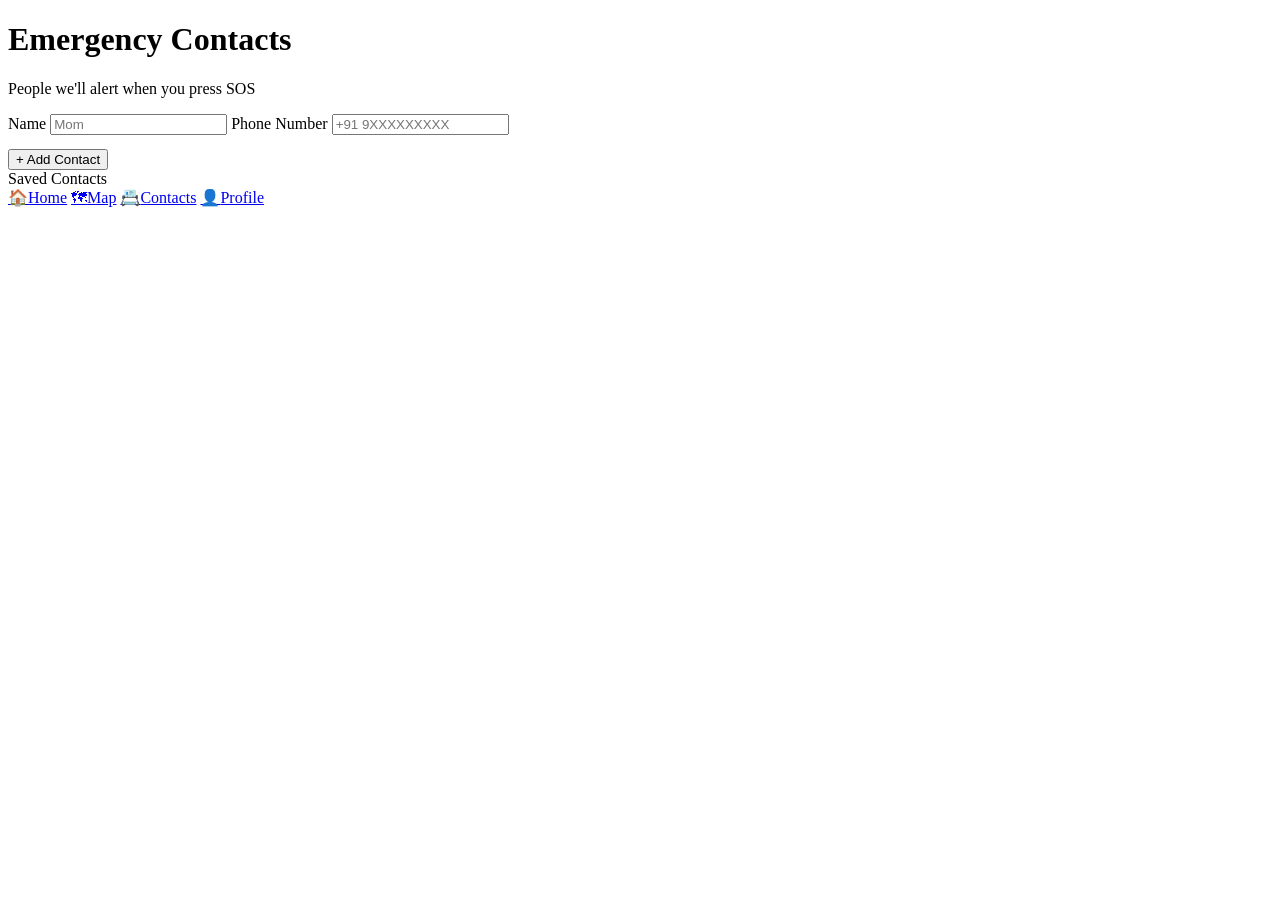
==== contacts.html @ 71eeeb3a "Create contacts.html" ====
<!DOCTYPE html>
<html lang="en">
<head>
<meta charset="UTF-8" />
<meta name="viewport" content="width=device-width, initial-scale=1, maximum-scale=1" />
<title>HerSafety — Contacts</title>
<link rel="stylesheet" href="style.css" />
</head>
<body>
<div class="app">
  <div class="page-header">
    <h1>Emergency Contacts</h1>
    <p>People we'll alert when you press SOS</p>
  </div>

  <div class="card">
    <form id="contact-form">
      <label for="c-name">Name</label>
      <input id="c-name" class="input" type="text" placeholder="Mom" required />
      <label for="c-num">Phone Number</label>
      <input id="c-num" class="input" type="tel" placeholder="+91 9XXXXXXXXX" required />
      <div style="height: 14px"></div>
      <button type="submit" class="btn btn-primary">+ Add Contact</button>
    </form>
  </div>

  <div class="section-title">Saved Contacts</div>
  <div id="contact-list"></div>
</div>

<nav class="bottom-nav">
  <a class="nav-item" href="home.html"><span class="nav-icon">🏠</span>Home</a>
  <a class="nav-item" href="map.html"><span class="nav-icon">🗺</span>Map</a>
  <a class="nav-item active" href="contacts.html"><span class="nav-icon">📇</span>Contacts</a>
  <a class="nav-item" href="profile.html"><span class="nav-icon">👤</span>Profile</a>
</nav>

<script src="script.js"></script>
<script>initContacts();</script>
</body>
</html>
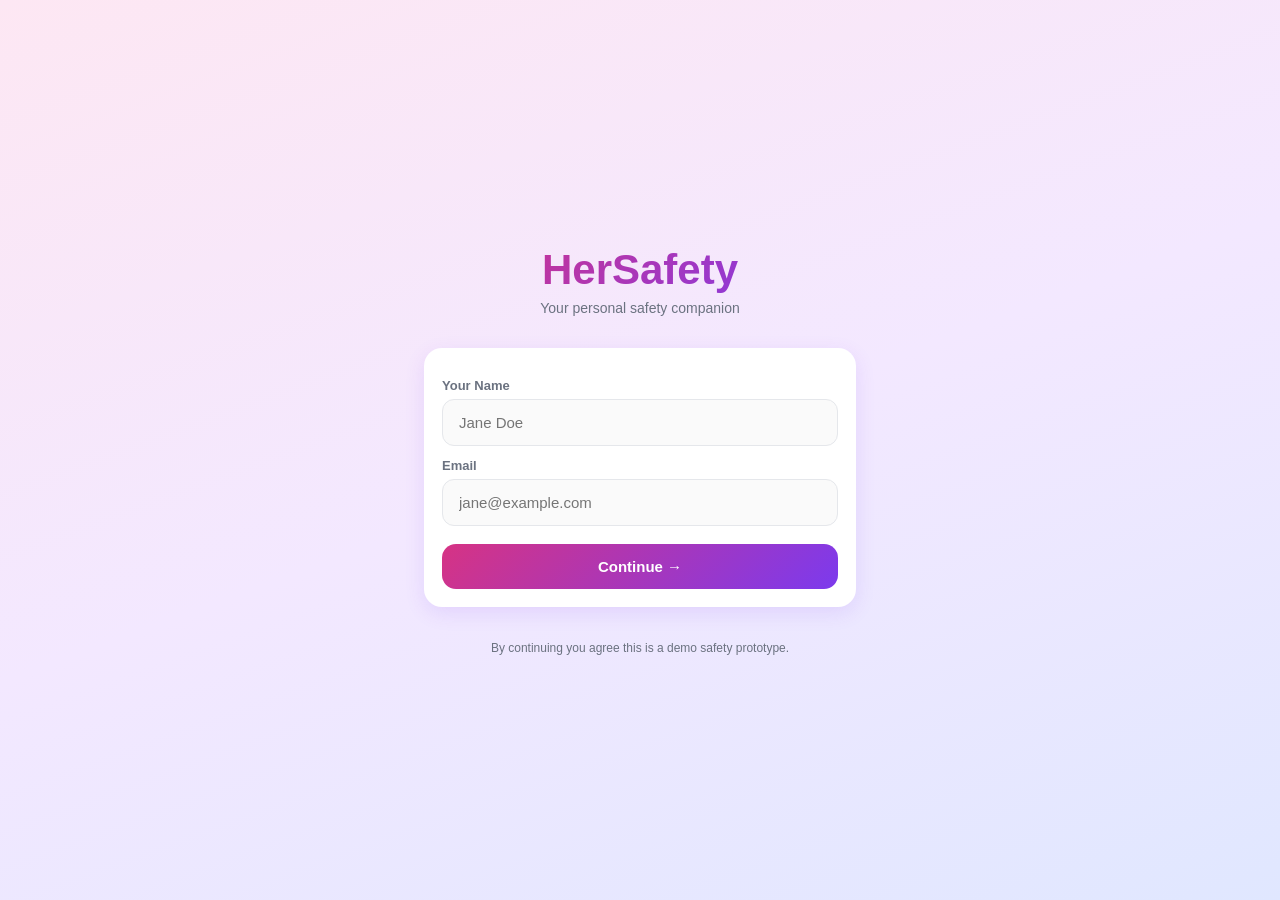
==== commit df08c273: "Update contacts.html" ====
--- a/contacts.html
+++ b/contacts.html
@@ -5,6 +5,7 @@
 <meta name="viewport" content="width=device-width, initial-scale=1, maximum-scale=1" />
 <title>HerSafety — Contacts</title>
 <link rel="stylesheet" href="style.css" />
+  <link rel="icon" type="image/png" href="HerSafety.png">
 </head>
 <body>
 <div class="app">
--- a/style.css
+++ b/style.css
@@ -0,0 +1,435 @@
+/* HerSafety - Mobile-first styling */
+* { box-sizing: border-box; margin: 0; padding: 0; }
+
+:root {
+  --bg-grad: linear-gradient(160deg, #fde7f3 0%, #f3e8ff 50%, #e0e7ff 100%);
+  --primary: #d63384;
+  --primary-dark: #a61e63;
+  --accent: #7c3aed;
+  --danger: #e11d48;
+  --safe: #10b981;
+  --warn: #f59e0b;
+  --card: #ffffff;
+  --text: #1f1f33;
+  --muted: #6b7280;
+  --shadow: 0 6px 20px rgba(124, 58, 237, 0.12);
+  --radius: 18px;
+}
+
+html, body {
+  height: 100%;
+  font-family: -apple-system, BlinkMacSystemFont, "Segoe UI", Roboto, sans-serif;
+  color: var(--text);
+  background: var(--bg-grad);
+  background-attachment: fixed;
+  -webkit-font-smoothing: antialiased;
+}
+
+.app {
+  max-width: 480px;
+  margin: 0 auto;
+  min-height: 100vh;
+  padding: 24px 20px 100px;
+  position: relative;
+}
+
+.app.no-nav { padding-bottom: 24px; }
+
+/* Headers */
+.page-header {
+  margin-bottom: 20px;
+}
+.page-header h1 {
+  font-size: 26px;
+  font-weight: 700;
+  letter-spacing: -0.5px;
+}
+.page-header p { color: var(--muted); margin-top: 4px; font-size: 14px; }
+
+/* Cards */
+.card {
+  background: var(--card);
+  border-radius: var(--radius);
+  padding: 18px;
+  box-shadow: var(--shadow);
+  margin-bottom: 16px;
+}
+
+/* Buttons */
+.btn {
+  display: inline-flex;
+  align-items: center;
+  justify-content: center;
+  gap: 8px;
+  width: 100%;
+  padding: 14px 18px;
+  border: none;
+  border-radius: 14px;
+  font-size: 15px;
+  font-weight: 600;
+  cursor: pointer;
+  transition: transform 0.15s ease, box-shadow 0.15s ease, opacity 0.15s ease;
+  font-family: inherit;
+}
+.btn:active { transform: scale(0.97); }
+.btn:hover { box-shadow: 0 4px 14px rgba(0,0,0,0.1); }
+
+.btn-primary {
+  background: linear-gradient(135deg, var(--primary), var(--accent));
+  color: white;
+}
+.btn-secondary {
+  background: #f3f4f6;
+  color: var(--text);
+}
+.btn-danger {
+  background: var(--danger);
+  color: white;
+}
+.btn-ghost {
+  background: transparent;
+  color: var(--primary);
+  border: 1.5px solid var(--primary);
+}
+
+/* Inputs */
+.input {
+  width: 100%;
+  padding: 14px 16px;
+  border-radius: 12px;
+  border: 1.5px solid #e5e7eb;
+  font-size: 15px;
+  font-family: inherit;
+  background: #fafafa;
+  transition: border 0.2s;
+}
+.input:focus {
+  outline: none;
+  border-color: var(--primary);
+  background: white;
+}
+label {
+  display: block;
+  font-size: 13px;
+  font-weight: 600;
+  color: var(--muted);
+  margin-bottom: 6px;
+  margin-top: 12px;
+}
+
+/* Login */
+.login-wrap {
+  min-height: 100vh;
+  display: flex;
+  flex-direction: column;
+  justify-content: center;
+  padding: 24px;
+  max-width: 480px;
+  margin: 0 auto;
+}
+.brand {
+  text-align: center;
+  margin-bottom: 32px;
+}
+.brand .logo {
+  width: 80px; height: 80px;
+  margin: 0 auto 16px;
+  border-radius: 50%;
+  background: linear-gradient(135deg, var(--primary), var(--accent));
+  display: flex; align-items: center; justify-content: center;
+  font-size: 38px;
+  box-shadow: 0 10px 30px rgba(214, 51, 132, 0.35);
+}
+.brand h1 {
+  font-size: 42px;
+  background: linear-gradient(135deg, var(--primary), var(--accent));
+  -webkit-background-clip: text;
+  -webkit-text-fill-color: transparent;
+  background-clip: text;
+  background-color : white;
+}
+.brand p { color: var(--muted); margin-top: 6px; font-size: 14px; }
+
+/* Greeting */
+.greeting {
+  margin-bottom: 18px;
+}
+.greeting h2 { font-size: 24px; font-weight: 700; }
+.greeting .loc {
+  display: flex; align-items: center; gap: 6px;
+  color: var(--muted); font-size: 13px; margin-top: 6px;
+}
+
+/* SOS Button */
+.sos-wrap {
+  display: flex; flex-direction: column; align-items: center;
+  margin: 28px 0;
+}
+.sos-btn {
+  width: 200px; height: 200px;
+  border-radius: 50%;
+  border: none;
+  background: radial-gradient(circle at 30% 30%, #ff5778, #d6004a);
+  color: white;
+  font-size: 36px;
+  font-weight: 800;
+  letter-spacing: 2px;
+  cursor: pointer;
+  box-shadow: 0 0 0 0 rgba(214, 0, 74, 0.5), 0 15px 40px rgba(214, 0, 74, 0.4);
+  animation: pulse 2s infinite;
+  font-family: inherit;
+  transition: transform 0.15s;
+}
+.sos-btn:active { transform: scale(0.95); }
+.sos-hint { color: var(--muted); margin-top: 14px; font-size: 13px; text-align: center; }
+
+@keyframes pulse {
+  0% { box-shadow: 0 0 0 0 rgba(214, 0, 74, 0.5), 0 15px 40px rgba(214, 0, 74, 0.4); }
+  70% { box-shadow: 0 0 0 25px rgba(214, 0, 74, 0), 0 15px 40px rgba(214, 0, 74, 0.4); }
+  100% { box-shadow: 0 0 0 0 rgba(214, 0, 74, 0), 0 15px 40px rgba(214, 0, 74, 0.4); }
+}
+
+/* Quick actions grid */
+.section-title {
+  font-size: 16px; font-weight: 700; margin: 20px 0 12px;
+}
+.actions-grid {
+  display: grid;
+  grid-template-columns: 1fr 1fr;
+  gap: 12px;
+}
+.action-card {
+  background: var(--card);
+  border-radius: var(--radius);
+  padding: 16px;
+  text-align: center;
+  cursor: pointer;
+  border: none;
+  box-shadow: var(--shadow);
+  transition: transform 0.15s;
+  font-family: inherit;
+}
+.action-card:active { transform: scale(0.96); }
+.action-card .icon { font-size: 28px; margin-bottom: 8px; }
+.action-card .name { font-size: 13px; font-weight: 600; color: var(--text); }
+
+/* Bottom navigation */
+.bottom-nav {
+  position: fixed;
+  bottom: 0; left: 0; right: 0;
+  background: white;
+  border-top: 1px solid #f0f0f0;
+  display: flex;
+  justify-content: space-around;
+  padding: 10px 0 calc(10px + env(safe-area-inset-bottom));
+  max-width: 480px;
+  margin: 0 auto;
+  box-shadow: 0 -4px 20px rgba(0,0,0,0.05);
+}
+.nav-item {
+  flex: 1;
+  display: flex; flex-direction: column; align-items: center;
+  text-decoration: none;
+  color: var(--muted);
+  font-size: 11px;
+  font-weight: 600;
+  gap: 3px;
+  padding: 4px;
+  transition: color 0.2s;
+}
+.nav-item .nav-icon { font-size: 22px; }
+.nav-item.active { color: var(--primary); }
+
+/* Modal overlay */
+.overlay {
+  position: fixed; inset: 0;
+  background: rgba(225, 29, 72, 0.96);
+  display: none;
+  flex-direction: column;
+  align-items: center;
+  justify-content: center;
+  z-index: 1000;
+  color: white;
+  padding: 24px;
+  text-align: center;
+}
+.overlay.active { display: flex; animation: fadeIn 0.3s; }
+.overlay .pulse-circle {
+  width: 140px; height: 140px;
+  border-radius: 50%;
+  background: rgba(255,255,255,0.2);
+  display: flex; align-items: center; justify-content: center;
+  font-size: 60px;
+  margin-bottom: 24px;
+  animation: pulseWhite 1.2s infinite;
+}
+.overlay h2 { font-size: 28px; margin-bottom: 12px; }
+.overlay .status-list {
+  list-style: none;
+  margin: 20px 0 28px;
+  text-align: left;
+  font-size: 14px;
+  line-height: 2;
+}
+.overlay .status-list li::before {
+  content: "✓ "; font-weight: bold; margin-right: 6px;
+}
+.overlay .btn { max-width: 280px; }
+
+@keyframes fadeIn { from { opacity: 0; } to { opacity: 1; } }
+@keyframes pulseWhite {
+  0%,100% { transform: scale(1); }
+  50% { transform: scale(1.08); }
+}
+
+/* Map page */
+.map-container {
+  position: relative;
+  height: 360px;
+  border-radius: var(--radius);
+  overflow: hidden;
+  box-shadow: var(--shadow);
+  background: #e0e7ff;
+}
+.map-container iframe {
+  width: 100%; height: 100%; border: 0;
+}
+.zone-legend {
+  display: flex;
+  gap: 8px;
+  margin-top: 14px;
+  flex-wrap: wrap;
+}
+.zone-chip {
+  flex: 1;
+  min-width: 90px;
+  padding: 10px;
+  border-radius: 12px;
+  text-align: center;
+  font-size: 12px;
+  font-weight: 600;
+  color: white;
+}
+.zone-chip.safe { background: var(--safe); }
+.zone-chip.warn { background: var(--warn); }
+.zone-chip.risk { background: var(--danger); }
+
+.status-banner {
+  margin-top: 16px;
+  padding: 16px;
+  border-radius: var(--radius);
+  text-align: center;
+  font-weight: 600;
+  color: white;
+}
+.status-banner.safe { background: var(--safe); }
+.status-banner.warn { background: var(--warn); }
+.status-banner.risk { background: var(--danger); }
+
+/* Contacts */
+.contact-item {
+  display: flex;
+  align-items: center;
+  background: var(--card);
+  padding: 14px 16px;
+  border-radius: 14px;
+  margin-bottom: 10px;
+  box-shadow: var(--shadow);
+  gap: 12px;
+}
+.contact-avatar {
+  width: 44px; height: 44px;
+  border-radius: 50%;
+  background: linear-gradient(135deg, var(--primary), var(--accent));
+  color: white;
+  display: flex; align-items: center; justify-content: center;
+  font-weight: 700;
+  flex-shrink: 0;
+}
+.contact-info { flex: 1; min-width: 0; }
+.contact-info .name { font-weight: 600; font-size: 15px; }
+.contact-info .num { color: var(--muted); font-size: 13px; }
+.contact-del {
+  background: transparent;
+  border: none;
+  color: var(--danger);
+  font-size: 20px;
+  cursor: pointer;
+  padding: 6px;
+}
+.empty-state {
+  text-align: center;
+  color: var(--muted);
+  padding: 40px 20px;
+  font-size: 14px;
+}
+
+/* Profile */
+.profile-head {
+  text-align: center;
+  margin: 20px 0 28px;
+}
+.profile-avatar {
+  width: 96px; height: 96px;
+  margin: 0 auto 16px;
+  border-radius: 50%;
+  background: linear-gradient(135deg, var(--primary), var(--accent));
+  color: white;
+  display: flex; align-items: center; justify-content: center;
+  font-size: 38px;
+  font-weight: 700;
+  box-shadow: 0 10px 30px rgba(214, 51, 132, 0.3);
+}
+.profile-head .name { font-size: 22px; font-weight: 700; }
+.profile-head .email { color: var(--muted); font-size: 14px; margin-top: 4px; }
+
+/* Voice listening indicator */
+.listening {
+  background: var(--accent) !important;
+  color: white !important;
+  animation: pulse 1.5s infinite;
+}
+
+/* Escape call modal */
+.choices {
+  display: flex; gap: 8px; margin-top: 12px;
+}
+.choices button {
+  flex: 1;
+  padding: 12px;
+  border-radius: 12px;
+  border: 1.5px solid var(--primary);
+  background: white;
+  color: var(--primary);
+  font-weight: 600;
+  cursor: pointer;
+  font-family: inherit;
+}
+.choices button:hover { background: var(--primary); color: white; }
+
+.toast {
+  position: fixed;
+  bottom: 90px; left: 50%;
+  transform: translateX(-50%);
+  background: rgba(31, 31, 51, 0.95);
+  color: white;
+  padding: 12px 20px;
+  border-radius: 12px;
+  font-size: 14px;
+  z-index: 999;
+  opacity: 0;
+  transition: opacity 0.3s, transform 0.3s;
+  pointer-events: none;
+  max-width: 360px;
+  text-align: center;
+}
+.toast.show { opacity: 1; transform: translateX(-50%) translateY(-6px); }
+
+video.preview {
+  width: 100%;
+  border-radius: 14px;
+  margin-top: 12px;
+  background: #000;
+  display: none;
+}
+video.preview.active { display: block; }
